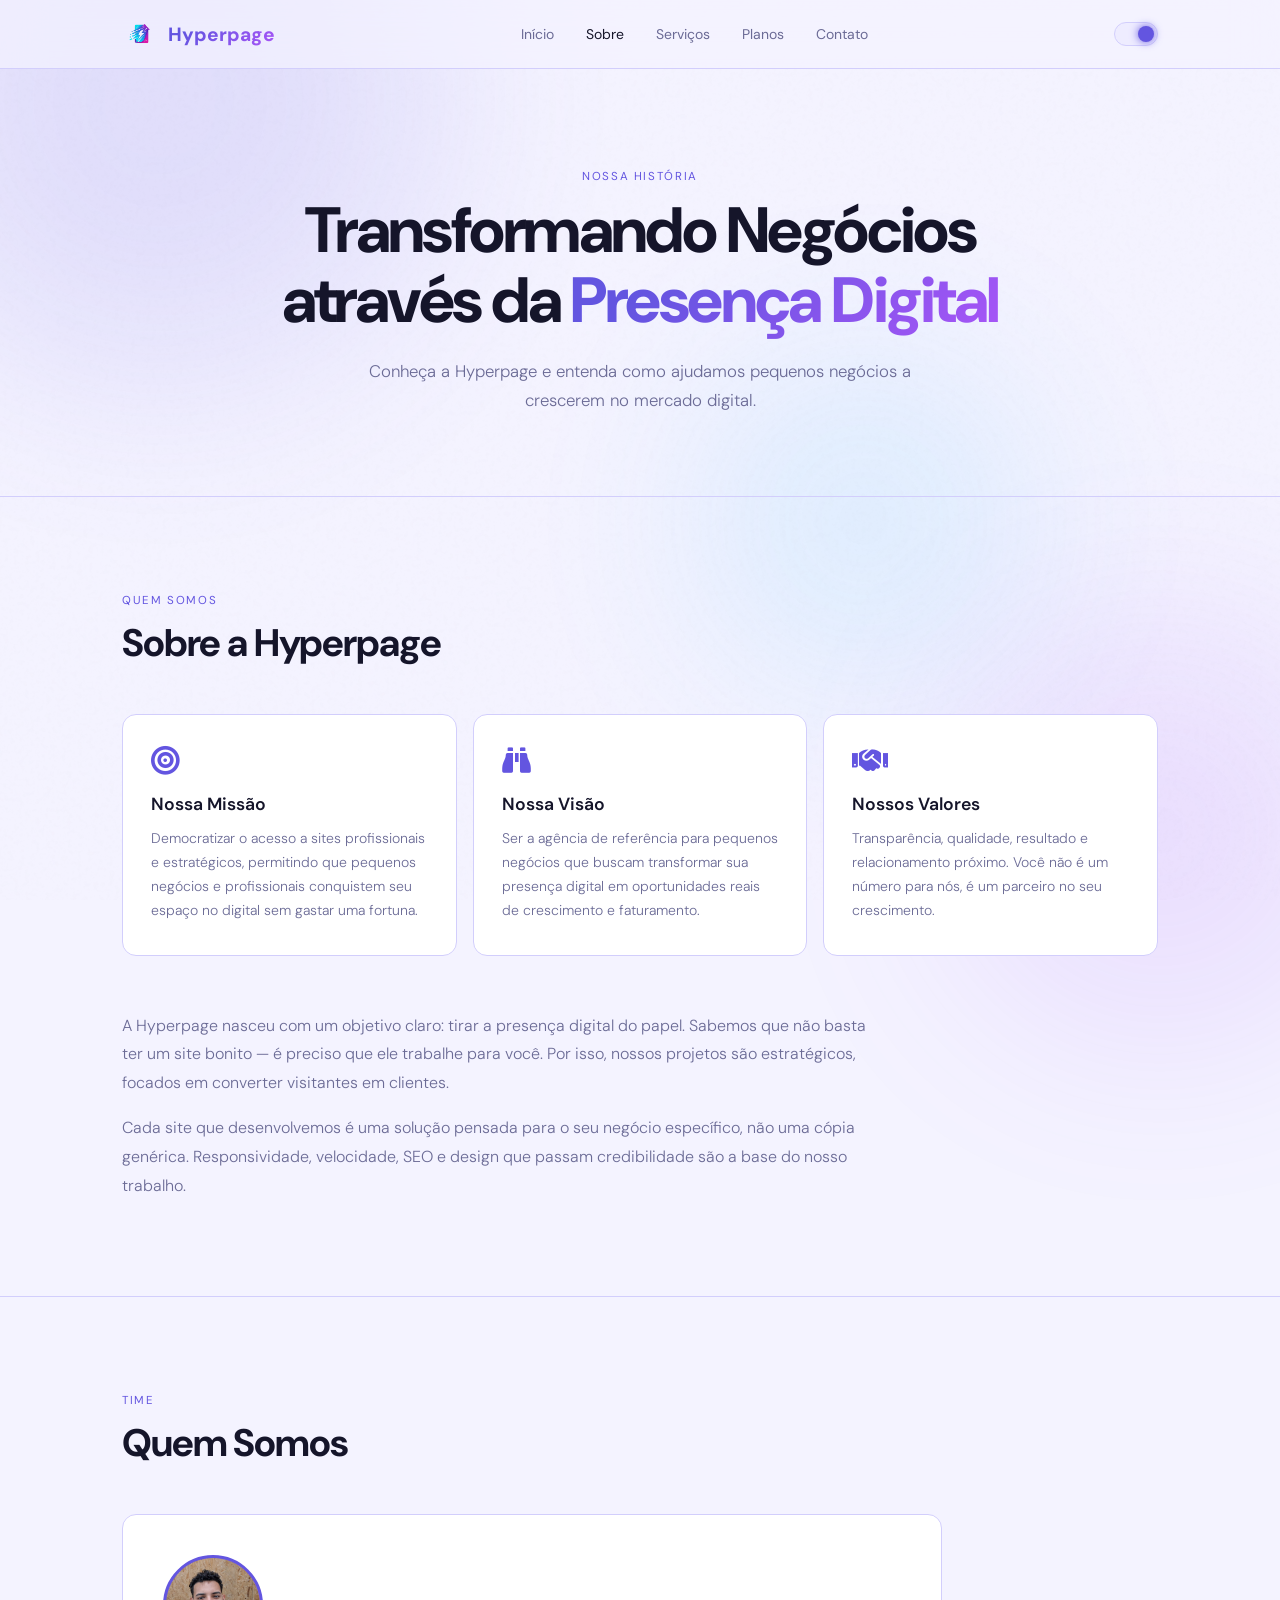
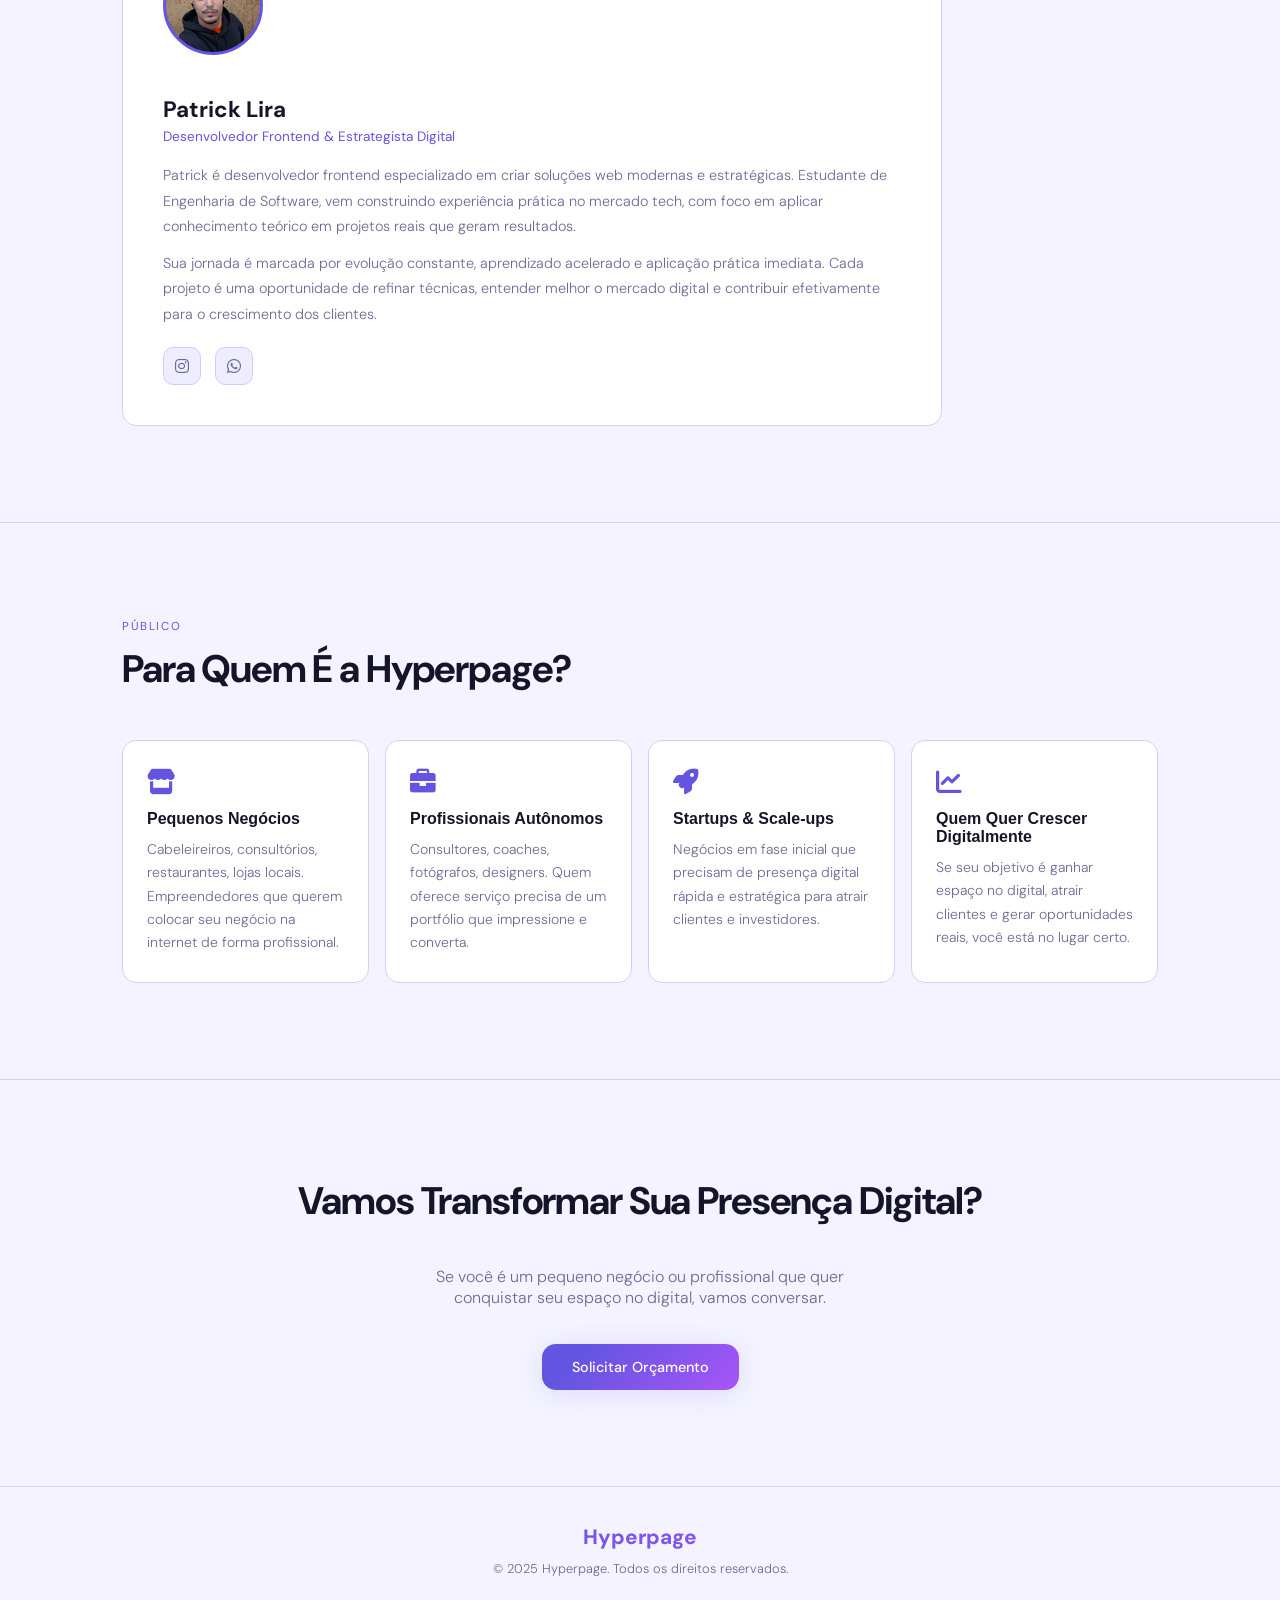
==== about.html @ be4a81fe "first commit" ====
<!doctype html>
<html lang="pt-BR" data-theme="light">
  <head>
    <meta charset="UTF-8" />
    <meta name="viewport" content="width=device-width, initial-scale=1.0" />
    <title>Sobre a Hyperpage | Conheça Nossa História e Missão</title>
    <meta
      name="description"
      content="Conheça a Hyperpage, agência especializada em desenvolvimento de sites e landing pages. Descubra nossa missão, visão e quem está por trás de cada projeto."
    />
    <meta
      name="keywords"
      content="sobre hyperpage, desenvolvedor web, agência web profissional, criação de sites"
    />
    <meta name="author" content="Hyperpage" />
    <meta property="og:type" content="website" />
    <meta
      property="og:title"
      content="Sobre a Hyperpage | Conheça Nossa História"
    />
    <meta
      property="og:description"
      content="Entenda a missão da Hyperpage em transformar a presença digital de pequenos negócios."
    />
    <link rel="icon" type="image/png" href="assets/images/hypericon32x32.png" />
    <link
      href="https://fonts.googleapis.com/css2?family=DM+Sans:ital,opsz,wght@0,9..40,300;0,9..40,400;0,9..40,500;1,9..40,300&display=swap"
      rel="stylesheet"
    />
    <link rel="stylesheet" href="styles.css" />
    <link
      rel="stylesheet"
      href="https://cdnjs.cloudflare.com/ajax/libs/font-awesome/6.0.0/css/all.min.css"
    />
  </head>
  <body>
    <div class="blob blob-1"></div>
    <div class="blob blob-2"></div>
    <div class="blob blob-3"></div>

    <header>
      <nav>
        <div class="nav-inner">
          <a href="index.html" class="nav-logo">
            <img src="assets/images/hypericonpng.png" alt="Hyperpage Logo" />
            <span class="nav-logo-text">Hyperpage</span>
          </a>
          <div class="nav-links">
            <a href="index.html">Início</a>
            <a href="about.html" class="active">Sobre</a>
            <a href="services.html">Serviços</a>
            <a href="plans.html">Planos</a>
            <a href="contact.html">Contato</a>
          </div>
          <div class="nav-right">
            <button
              class="theme-toggle"
              id="themeToggle"
              aria-label="Alternar tema"
            ></button>
            <button class="hamburger" id="hamburger" aria-label="Menu">
              <span></span><span></span><span></span>
            </button>
          </div>
        </div>
      </nav>
      <div class="mobile-menu" id="mobileMenu">
        <a href="index.html">Início</a>
        <a href="about.html">Sobre</a>
        <a href="services.html">Serviços</a>
        <a href="plans.html">Planos</a>
        <a href="contact.html">Contato</a>
      </div>
    </header>

    <div class="wrapper">
      <section class="page-hero">
        <span class="section-label">Nossa história</span>
        <h1>
          Transformando Negócios<br />através da <em>Presença Digital</em>
        </h1>
        <p>
          Conheça a Hyperpage e entenda como ajudamos pequenos negócios a
          crescerem no mercado digital.
        </p>
      </section>
    </div>

    <div class="divider"></div>

    <div class="wrapper">
      <section class="mvv-section anim">
        <span class="section-label">Quem somos</span>
        <h2 class="section-title">Sobre a Hyperpage</h2>
        <div class="mvv-grid">
          <div class="mvv-card">
            <i class="fas fa-bullseye"></i>
            <h3>Nossa Missão</h3>
            <p>
              Democratizar o acesso a sites profissionais e estratégicos,
              permitindo que pequenos negócios e profissionais conquistem seu
              espaço no digital sem gastar uma fortuna.
            </p>
          </div>
          <div class="mvv-card">
            <i class="fas fa-binoculars"></i>
            <h3>Nossa Visão</h3>
            <p>
              Ser a agência de referência para pequenos negócios que buscam
              transformar sua presença digital em oportunidades reais de
              crescimento e faturamento.
            </p>
          </div>
          <div class="mvv-card">
            <i class="fas fa-handshake"></i>
            <h3>Nossos Valores</h3>
            <p>
              Transparência, qualidade, resultado e relacionamento próximo. Você
              não é um número para nós, é um parceiro no seu crescimento.
            </p>
          </div>
        </div>
        <div class="about-text-block">
          <p>
            A Hyperpage nasceu com um objetivo claro: tirar a presença digital
            do papel. Sabemos que não basta ter um site bonito — é preciso que
            ele trabalhe para você. Por isso, nossos projetos são estratégicos,
            focados em converter visitantes em clientes.
          </p>
          <p>
            Cada site que desenvolvemos é uma solução pensada para o seu negócio
            específico, não uma cópia genérica. Responsividade, velocidade, SEO
            e design que passam credibilidade são a base do nosso trabalho.
          </p>
        </div>
      </section>
    </div>

    <div class="divider"></div>

    <div class="wrapper">
      <section class="team-section anim">
        <span class="section-label">Time</span>
        <h2 class="section-title">Quem Somos</h2>
        <div class="team-card">
          <div class="member-avatar">
            <img src="assets/images/perfil.jpg" alt="Patrick Lira" />
          </div>
          <div>
            <div class="member-name">Patrick Lira</div>
            <div class="member-role">
              Desenvolvedor Frontend & Estrategista Digital
            </div>
            <p class="member-bio">
              Patrick é desenvolvedor frontend especializado em criar soluções
              web modernas e estratégicas. Estudante de Engenharia de Software,
              vem construindo experiência prática no mercado tech, com foco em
              aplicar conhecimento teórico em projetos reais que geram
              resultados.
            </p>
            <p class="member-bio">
              Sua jornada é marcada por evolução constante, aprendizado
              acelerado e aplicação prática imediata. Cada projeto é uma
              oportunidade de refinar técnicas, entender melhor o mercado
              digital e contribuir efetivamente para o crescimento dos clientes.
            </p>
            <div class="member-socials">
              <a
                href="https://www.instagram.com/liracoder"
                target="_blank"
                class="social-link"
                ><i class="fab fa-instagram"></i
              ></a>
              <a
                href="https://wa.me/5511945819258"
                target="_blank"
                class="social-link"
                ><i class="fab fa-whatsapp"></i
              ></a>
            </div>
          </div>
        </div>
      </section>
    </div>

    <div class="divider"></div>

    <div class="wrapper">
      <section class="audience-section anim">
        <span class="section-label">Público</span>
        <h2 class="section-title">Para Quem É a Hyperpage?</h2>
        <div class="audience-grid">
          <div class="audience-card">
            <i class="fas fa-store"></i>
            <h3>Pequenos Negócios</h3>
            <p>
              Cabeleireiros, consultórios, restaurantes, lojas locais.
              Empreendedores que querem colocar seu negócio na internet de forma
              profissional.
            </p>
          </div>
          <div class="audience-card">
            <i class="fas fa-briefcase"></i>
            <h3>Profissionais Autônomos</h3>
            <p>
              Consultores, coaches, fotógrafos, designers. Quem oferece serviço
              precisa de um portfólio que impressione e converta.
            </p>
          </div>
          <div class="audience-card">
            <i class="fas fa-rocket"></i>
            <h3>Startups & Scale-ups</h3>
            <p>
              Negócios em fase inicial que precisam de presença digital rápida e
              estratégica para atrair clientes e investidores.
            </p>
          </div>
          <div class="audience-card">
            <i class="fas fa-chart-line"></i>
            <h3>Quem Quer Crescer Digitalmente</h3>
            <p>
              Se seu objetivo é ganhar espaço no digital, atrair clientes e
              gerar oportunidades reais, você está no lugar certo.
            </p>
          </div>
        </div>
      </section>
    </div>

    <div class="divider"></div>

    <div class="wrapper">
      <section class="cta-section anim">
        <h2>Vamos Transformar Sua Presença Digital?</h2>
        <p>
          Se você é um pequeno negócio ou profissional que quer conquistar seu
          espaço no digital, vamos conversar.
        </p>
        <a href="contact.html" class="btn btn-primary">Solicitar Orçamento</a>
      </section>
    </div>

    <footer>
      <div class="footer-logo">Hyperpage</div>
      <p>&copy; 2025 Hyperpage. Todos os direitos reservados.</p>
    </footer>
    <script src="/script.js"></script>
  </body>
</html>
---- styles.css ----
/* ── TOKENS ── */
:root {
  --bg: #07070d;
  --bg2: #0e0e18;
  --surface: #12121c;
  --surface2: #1a1a28;
  --border: #252538;
  --text: #eaeaf5;
  --muted: #6b6b96;
  --accent: #7c6af5;
  --accent2: #c084fc;
  --glow: rgba(124, 106, 245, 0.18);
  --radius: 14px;

  /* ── UTILITY TOKENS ── */
  --gradient-accent: linear-gradient(135deg, var(--accent), var(--accent2));
  --transition-fast: color 0.2s, border-color 0.2s;
  --transition-card: transform 0.25s, box-shadow 0.25s, border-color 0.25s;
  --transition-smooth: background 0.4s, color 0.4s;
  --gap-grid: 16px;
  --section-padding: 96px 0;
  --card-shadow-hover: 0 16px 48px var(--glow);
  --icon-size-lg: 1.8rem;
  --icon-size-md: 1.6rem;
  --icon-size-sm: 1.5rem;
}

[data-theme="light"] {
  --bg: #f4f3ff;
  --bg2: #eceaff;
  --surface: #ffffff;
  --surface2: #eeecff;
  --border: #d2cefc;
  --text: #15152a;
  --muted: #6b6b96;
  --accent: #6355e0;
  --accent2: #a855f7;
  --glow: rgba(99, 85, 224, 0.14);
  --gradient-accent: linear-gradient(135deg, #6355e0 20%, #a855f7);
}

/* ── GLOBAL ── */
*,
*::before,
*::after {
  box-sizing: border-box;
  margin: 0;
  padding: 0;
}

html {
  scroll-behavior: smooth;
}

body {
  font-family: "DM Sans", sans-serif;
  background: var(--bg);
  color: var(--text);
  min-height: 100vh;
  overflow-x: hidden;
  transition: var(--transition-smooth);
}

/* ── UTILITY BASE CLASSES ── */
.card {
  background: var(--surface);
  border: 1px solid var(--border);
  border-radius: var(--radius);
  padding: 28px 24px;
  transition: var(--transition-card);
}

.card:hover {
  transform: translateY(-3px);
  border-color: var(--accent);
  box-shadow: var(--card-shadow-hover);
}

.card-lg {
  padding: 32px 28px;
}

.card-icon {
  display: block;
  margin-bottom: 16px;
}

.card-icon-lg {
  font-size: var(--icon-size-lg);
  margin-bottom: 18px;
}

.card-icon-md {
  font-size: var(--icon-size-md);
}

.card-icon-sm {
  font-size: var(--icon-size-sm);
}

.card-icon,
.card-icon-lg,
.card-icon-md,
.card-icon-sm {
  color: var(--accent);
}

.card-title {
  font-size: 1rem;
  font-weight: 600;
  margin-bottom: 10px;
}

.card-desc {
  font-size: 0.875rem;
  color: var(--muted);
  line-height: 1.65;
  font-weight: 300;
}

.gradient-text {
  background: var(--gradient-accent);
  -webkit-background-clip: text;
  -webkit-text-fill-color: transparent;
  background-clip: text;
}

.grid-auto {
  display: grid;
  gap: var(--gap-grid);
}

.section-padding {
  padding: var(--section-padding);
}

/* ── NOISE EFFECT ── */
body::after {
  content: "";
  position: fixed;
  inset: 0;
  background-image: url("data:image/svg+xml,%3Csvg viewBox='0 0 200 200' xmlns='http://www.w3.org/2000/svg'%3E%3Cfilter id='n'%3E%3CfeTurbulence type='fractalNoise' baseFrequency='0.85' numOctaves='4' stitchTiles='stitch'/%3E%3C/filter%3E%3Crect width='100%25' height='100%25' filter='url(%23n)' opacity='0.035'/%3E%3C/svg%3E");
  pointer-events: none;
  z-index: 0;
  opacity: 0.5;
}

/* ── BLOBS ── */
.blob {
  position: fixed;
  border-radius: 50%;
  filter: blur(100px);
  opacity: 0.13;
  pointer-events: none;
  z-index: 0;
  animation: drift 20s ease-in-out infinite alternate;
}

.blob-1 {
  width: 560px;
  height: 560px;
  background: var(--accent);
  top: -180px;
  left: -120px;
}

.blob-2 {
  width: 420px;
  height: 420px;
  background: var(--accent2);
  bottom: -140px;
  right: -90px;
  animation-delay: -7s;
}

.blob-3 {
  width: 320px;
  height: 320px;
  background: #38bdf8;
  top: 40%;
  left: 55%;
  animation-delay: -14s;
}

@keyframes drift {
  from {
    transform: translate(0, 0) scale(1);
  }
  to {
    transform: translate(50px, 35px) scale(1.12);
  }
}

/* ── NAVIGATION ── */
header {
  position: sticky;
  top: 0;
  z-index: 200;
}

nav {
  backdrop-filter: blur(20px);
  -webkit-backdrop-filter: blur(20px);
  background: rgba(7, 7, 13, 0.65);
  border-bottom: 1px solid var(--border);
  transition: background 0.4s;
}

[data-theme="light"] nav {
  background: rgba(244, 243, 255, 0.7);
}

.nav-inner {
  max-width: 1100px;
  margin: 0 auto;
  padding: 16px 32px;
  display: flex;
  align-items: center;
  justify-content: space-between;
  gap: 24px;
}

.nav-logo {
  display: flex;
  align-items: center;
  gap: 10px;
  text-decoration: none;
}

.nav-logo img {
  width: 36px;
  height: 36px;
  object-fit: contain;
}

.nav-logo-text {
  font-weight: 800;
  font-size: 1.2rem;
  background: var(--gradient-accent);
  -webkit-background-clip: text;
  -webkit-text-fill-color: transparent;
  background-clip: text;
}

.nav-links {
  display: flex;
  gap: 32px;
  align-items: center;
}

.nav-links a {
  text-decoration: none;
  color: var(--muted);
  font-size: 0.875rem;
  font-weight: 400;
  transition: color 0.2s;
}

.nav-links a:hover,
.nav-links a.active {
  color: var(--text);
}

.nav-right {
  display: flex;
  align-items: center;
  gap: 16px;
}

/* ── THEME TOGGLE ── */
.theme-toggle {
  cursor: pointer;
  border: 1px solid var(--border);
  background: var(--surface2);
  width: 44px;
  height: 24px;
  border-radius: 12px;
  position: relative;
  transition:
    background 0.3s,
    border 0.3s;
  outline: none;
  flex-shrink: 0;
}

.theme-toggle::after {
  content: "";
  position: absolute;
  top: 3px;
  left: 3px;
  width: 16px;
  height: 16px;
  border-radius: 50%;
  background: var(--accent);
  transition: transform 0.3s cubic-bezier(0.4, 0, 0.2, 1);
  box-shadow: 0 0 8px var(--accent);
}

[data-theme="light"] .theme-toggle::after {
  transform: translateX(20px);
}

/* ── HAMBURGER ── */
.hamburger {
  display: none;
  flex-direction: column;
  gap: 5px;
  background: none;
  border: none;
  cursor: pointer;
  padding: 4px;
}

.hamburger span {
  width: 22px;
  height: 2px;
  background: var(--text);
  border-radius: 2px;
  transition: all 0.3s;
  display: block;
}

.hamburger.open span:nth-child(1) {
  transform: rotate(45deg) translate(5px, 5px);
}

.hamburger.open span:nth-child(2) {
  opacity: 0;
}

.hamburger.open span:nth-child(3) {
  transform: rotate(-45deg) translate(5px, -5px);
}

/* ── MOBILE MENU ── */
.mobile-menu {
  display: none;
  flex-direction: column;
  background: var(--surface);
  border-bottom: 1px solid var(--border);
  padding: 20px 32px;
}

.mobile-menu.open {
  display: flex;
}

.mobile-menu a {
  color: var(--muted);
  text-decoration: none;
  padding: 10px 0;
  font-size: 1rem;
  border-bottom: 1px solid var(--border);
  transition: color 0.2s;
}

.mobile-menu a:last-child {
  border-bottom: none;
}

.mobile-menu a:hover {
  color: var(--text);
}

@media (max-width: 768px) {
  .nav-links {
    display: none;
  }
  .hamburger {
    display: flex;
  }
}

/* ── LAYOUT ── */
.wrapper {
  position: relative;
  z-index: 1;
  max-width: 1100px;
  margin: 0 auto;
  padding: 0 32px;
}

section {
  position: relative;
  z-index: 1;
}

.divider {
  height: 1px;
  background: var(--border);
  position: relative;
  z-index: 1;
}

/* ── SECTION STYLING ── */
.section-label {
  font-size: 0.72rem;
  font-weight: 400;
  letter-spacing: 0.14em;
  text-transform: uppercase;
  color: var(--accent);
  margin-bottom: 12px;
  display: block;
}

.section-title {
  font-size: clamp(1.6rem, 3.5vw, 2.4rem);
  font-weight: 700;
  letter-spacing: -0.03em;
  margin-bottom: 48px;
  line-height: 1.2;
}

/* ── BUTTONS ── */
.btn {
  display: inline-flex;
  align-items: center;
  gap: 8px;
  padding: 14px 30px;
  border-radius: var(--radius);
  font-family: "DM Sans", sans-serif;
  font-size: 0.9rem;
  font-weight: 500;
  cursor: pointer;
  border: none;
  text-decoration: none;
  transition:
    transform 0.2s,
    box-shadow 0.2s;
}

.btn:hover {
  transform: translateY(-2px);
}

.btn-primary {
  background: var(--gradient-accent);
  color: #fff;
  box-shadow: 0 4px 28px var(--glow);
}

.btn-primary:hover {
  box-shadow: 0 8px 40px var(--glow);
}

.btn-ghost {
  background: var(--surface);
  color: var(--text);
  border: 1px solid var(--border);
}

.btn-ghost:hover {
  background: var(--surface2);
}

.btn-outline {
  background: transparent;
  color: var(--text);
  border: 1px solid var(--border);
}

.btn-outline:hover {
  border-color: var(--accent);
  background: var(--surface2);
}

/* ── HERO ── */
.hero-section {
  min-height: 88vh;
  display: flex;
  align-items: center;
  justify-content: center;
  text-align: center;
  padding: 80px 0;
  position: relative;
  z-index: 1;
  animation: fadeUp 0.8s ease both;
}

.hero-eyebrow {
  display: inline-flex;
  align-items: center;
  gap: 8px;
  font-size: 0.75rem;
  font-weight: 400;
  letter-spacing: 0.14em;
  text-transform: uppercase;
  color: var(--accent);
  border: 1px solid var(--border);
  background: var(--surface);
  padding: 6px 16px;
  border-radius: 20px;
  margin-bottom: 32px;
}

.hero-eyebrow-dot {
  width: 6px;
  height: 6px;
  border-radius: 50%;
  background: var(--accent);
  box-shadow: 0 0 8px var(--accent);
}

.hero-section h1 {
  font-size: clamp(2.6rem, 6vw, 5rem);
  font-weight: 800;
  line-height: 1.05;
  letter-spacing: -0.04em;
  margin-bottom: 24px;
}

.hero-section h1 em {
  font-style: normal;
  background: var(--gradient-accent);
  -webkit-background-clip: text;
  -webkit-text-fill-color: transparent;
  background-clip: text;
}

.hero-section p {
  font-size: 1.1rem;
  font-weight: 300;
  color: var(--muted);
  max-width: 540px;
  margin: 0 auto 12px;
  line-height: 1.75;
}

.hero-section .hero-sub {
  margin-bottom: 40px;
}

.btn-group {
  display: flex;
  gap: 14px;
  justify-content: center;
  flex-wrap: wrap;
  margin-top: 8px;
}

/* ── PAGE HERO ── */
.page-hero {
  padding: 100px 0 80px;
  text-align: center;
  animation: fadeUp 0.8s ease both;
}

.page-hero h1 {
  font-size: clamp(2.2rem, 5vw, 4rem);
  font-weight: 800;
  letter-spacing: -0.04em;
  line-height: 1.1;
  margin-bottom: 20px;
}

.page-hero h1 em {
  font-style: normal;
  background: var(--gradient-accent);
  -webkit-background-clip: text;
  -webkit-text-fill-color: transparent;
  background-clip: text;
}

.page-hero p {
  font-size: 1.05rem;
  color: var(--muted);
  max-width: 560px;
  margin: 0 auto;
  line-height: 1.75;
  font-weight: 300;
}

/* ── SERVICES ── */
.services-section {
  padding: 96px 0;
}

.service-grid {
  display: grid;
  grid-template-columns: repeat(auto-fill, minmax(280px, 1fr));
  gap: var(--gap-grid);
}

.service-card {
  background: var(--surface);
  border: 1px solid var(--border);
  border-radius: var(--radius);
  padding: 32px 28px;
  transition: var(--transition-card);
  position: relative;
  overflow: hidden;
}

.service-card::before {
  content: "";
  position: absolute;
  inset: 0;
  background: var(--gradient-accent);
  opacity: 0;
  transition: opacity 0.3s;
}

.service-card:hover {
  transform: translateY(-4px);
  box-shadow: var(--card-shadow-hover);
  border-color: var(--accent);
}

.service-card:hover::before {
  opacity: 0.05;
}

.service-card i {
  font-size: var(--icon-size-lg);
  color: var(--accent);
  margin-bottom: 18px;
  display: block;
  position: relative;
}

.service-card h3 {
  font-size: 1.1rem;
  font-weight: 600;
  margin-bottom: 10px;
  position: relative;
}

.service-card p {
  font-size: 0.875rem;
  color: var(--muted);
  line-height: 1.65;
  font-weight: 300;
  position: relative;
}

/* ── SERVICE BLOCKS (for services.html) ── */
.service-block {
  display: grid;
  grid-template-columns: 80px 1fr;
  gap: 32px;
  margin-bottom: 56px;
  padding-bottom: 56px;
  border-bottom: 1px solid var(--border);
}

.service-block:last-child {
  border-bottom: none;
  margin-bottom: 0;
  padding-bottom: 0;
}

.service-num {
  font-size: 3.5rem;
  font-weight: 800;
  color: var(--border);
  line-height: 1;
  user-select: none;
}

.service-body h2 {
  font-size: 1.7rem;
  font-weight: 700;
  letter-spacing: -0.03em;
  margin-bottom: 28px;
}

.service-cols {
  display: grid;
  grid-template-columns: 1fr 1fr;
  gap: 32px;
}

.service-col h3 {
  font-size: 0.9rem;
  font-weight: 600;
  text-transform: uppercase;
  letter-spacing: 0.08em;
  color: var(--accent);
  margin-bottom: 10px;
}

.service-col p {
  font-size: 0.875rem;
  color: var(--muted);
  line-height: 1.75;
  font-weight: 300;
  margin-bottom: 20px;
}

.service-col p:last-child {
  margin-bottom: 0;
}

.service-col strong {
  color: var(--text);
}

@media (max-width: 700px) {
  .service-block {
    grid-template-columns: 1fr;
  }
  .service-num {
    font-size: 2rem;
  }
  .service-cols {
    grid-template-columns: 1fr;
  }
}

/* ── PORTFOLIO ── */
.portfolio-section {
  padding: var(--section-padding);
}

.portfolio-grid {
  display: grid;
  grid-template-columns: repeat(auto-fill, minmax(300px, 1fr));
  gap: var(--gap-grid);
}

.portfolio-item {
  border-radius: var(--radius);
  overflow: hidden;
  position: relative;
  border: 1px solid var(--border);
  transition:
    transform 0.25s,
    box-shadow 0.25s;
}

.portfolio-item:hover {
  transform: translateY(-4px);
  box-shadow: var(--card-shadow-hover);
}

.portfolio-item img {
  width: 100%;
  height: 220px;
  object-fit: cover;
  display: block;
  transition: transform 0.4s;
}

.portfolio-item:hover img {
  transform: scale(1.04);
}

.portfolio-overlay {
  position: absolute;
  bottom: 0;
  left: 0;
  right: 0;
  background: linear-gradient(
    to top,
    rgba(7, 7, 13, 0.95) 0%,
    transparent 100%
  );
  padding: 28px 22px 22px;
}

.portfolio-overlay h3 {
  font-size: 1rem;
  font-weight: 600;
  color: #fff;
  margin-bottom: 6px;
}

.portfolio-overlay p {
  font-size: 0.8rem;
  color: rgba(255, 255, 255, 0.6);
  font-weight: 300;
  line-height: 1.5;
}

.portfolio-overlay a {
  text-decoration: none;
  color: inherit;
}

/* ── WHY ── */
.why-section {
  padding: var(--section-padding);
}

.why-grid {
  display: grid;
  grid-template-columns: repeat(auto-fill, minmax(240px, 1fr));
  gap: var(--gap-grid);
}

.why-card {
  background: var(--surface);
  border: 1px solid var(--border);
  border-radius: var(--radius);
  padding: 28px 24px;
  transition: var(--transition-card);
}

.why-card:hover {
  transform: translateY(-3px);
  border-color: var(--accent);
  box-shadow: 0 10px 32px var(--glow);
}

.why-card i {
  font-size: var(--icon-size-sm);
  color: var(--accent);
  margin-bottom: 16px;
  display: block;
}

.why-card h3 {
  font-size: 1rem;
  font-weight: 600;
  margin-bottom: 10px;
}

.why-card p {
  font-size: 0.875rem;
  color: var(--muted);
  line-height: 1.65;
  font-weight: 300;
}

/* ── MVV CARDS (for about.html) ── */
.mvv-section {
  padding: var(--section-padding);
}

.mvv-grid {
  display: grid;
  grid-template-columns: repeat(auto-fill, minmax(280px, 1fr));
  gap: var(--gap-grid);
  margin-bottom: 56px;
}

.mvv-card {
  background: var(--surface);
  border: 1px solid var(--border);
  border-radius: var(--radius);
  padding: 32px 28px;
  transition: var(--transition-card);
  position: relative;
  overflow: hidden;
}

.mvv-card::before {
  content: "";
  position: absolute;
  inset: 0;
  background: var(--gradient-accent);
  opacity: 0;
  transition: opacity 0.3s;
}

.mvv-card:hover {
  transform: translateY(-4px);
  box-shadow: var(--card-shadow-hover);
  border-color: var(--accent);
}

.mvv-card:hover::before {
  opacity: 0.05;
}

.mvv-card i {
  font-size: var(--icon-size-lg);
  color: var(--accent);
  margin-bottom: 18px;
  display: block;
  position: relative;
}

.mvv-card h3 {
  font-size: 1.1rem;
  font-weight: 600;
  margin-bottom: 12px;
  position: relative;
}

.mvv-card p {
  font-size: 0.875rem;
  color: var(--muted);
  line-height: 1.7;
  font-weight: 300;
  position: relative;
}

.about-text-block {
  max-width: 760px;
}

.about-text-block p {
  font-size: 1rem;
  color: var(--muted);
  line-height: 1.8;
  font-weight: 300;
  margin-bottom: 16px;
}

.about-text-block p:last-child {
  margin-bottom: 0;
}

/* ── TEAM SECTION ── */
.team-section {
  padding: var(--section-padding);
}

.team-card {
  background: var(--surface);
  border: 1px solid var(--border);
  border-radius: var(--radius);
  padding: 40px;
  display: flex;
  gap: 40px;
  align-items: flex-start;
  max-width: 820px;
  transition:
    border-color 0.3s,
    box-shadow 0.3s;
}

.team-card:hover {
  border-color: var(--accent);
  box-shadow: 0 12px 40px var(--glow);
}

.member-avatar {
  width: 100px;
  height: 100px;
  border-radius: 50%;
  background: var(--gradient-accent);
  flex-shrink: 0;
  display: flex;
  align-items: center;
  justify-content: center;
  font-size: 2rem;
  font-weight: 800;
  color: #fff;
  border: 3px solid var(--accent);
}
.member-avatar img {
  width: 100%;
  height: 100%;
  object-fit: cover;
  border-radius: 50%;
}
.member-name {
  font-size: 1.4rem;
  font-weight: 700;
  margin-bottom: 4px;
}
.member-role {
  font-size: 0.85rem;
  color: var(--accent);
  font-weight: 400;
  margin-bottom: 18px;
}
.member-bio {
  font-size: 0.9rem;
  color: var(--muted);
  line-height: 1.75;
  font-weight: 300;
  margin-bottom: 12px;
}
.member-socials {
  display: flex;
  gap: 14px;
  margin-top: 20px;
}
.social-link {
  display: flex;
  align-items: center;
  justify-content: center;
  width: 38px;
  height: 38px;
  border-radius: 10px;
  background: var(--surface2);
  border: 1px solid var(--border);
  color: var(--muted);
  text-decoration: none;
  font-size: 1rem;
  transition:
    color 0.2s,
    border-color 0.2s,
    background 0.2s;
}
.social-link:hover {
  color: var(--accent);
  border-color: var(--accent);
  background: var(--bg2);
}

.audience-section {
  padding: var(--section-padding);
}
.audience-grid {
  display: grid;
  grid-template-columns: repeat(auto-fill, minmax(240px, 1fr));
  gap: var(--gap-grid);
}
.audience-card {
  background: var(--surface);
  border: 1px solid var(--border);
  border-radius: var(--radius);
  padding: 28px 24px;
  transition: var(--transition-card);
}
.audience-card:hover {
  transform: translateY(-3px);
  border-color: var(--accent);
  box-shadow: 0 10px 32px var(--glow);
}
.audience-card i {
  font-size: var(--icon-size-md);
  color: var(--accent);
  margin-bottom: 16px;
  display: block;
}
.audience-card h3 {
  font-family: "Syne", sans-serif;
  font-size: 1rem;
  font-weight: 600;
  margin-bottom: 10px;
}
.audience-card p {
  font-size: 0.875rem;
  color: var(--muted);
  line-height: 1.65;
  font-weight: 300;
}

/* ── CONTACT SECTION ── */
.contact-section {
  padding: var(--section-padding);
}

.contact-grid {
  display: grid;
  grid-template-columns: 1.3fr 1fr;
  gap: 48px;
  align-items: start;
}

@media (max-width: 860px) {
  .contact-grid {
    grid-template-columns: 1fr;
  }
}

/* ── FORM ── */
.form-card {
  background: var(--surface);
  border: 1px solid var(--border);
  border-radius: var(--radius);
  padding: 40px;
  transition: var(--transition-card);
}

.form-card h2 {
  font-size: 1.3rem;
  font-weight: 700;
  margin-bottom: 8px;
}

.form-subtitle {
  font-size: 0.875rem;
  color: var(--muted);
  font-weight: 300;
  margin-bottom: 32px;
  line-height: 1.65;
}

.form-group {
  margin-bottom: 20px;
}

.form-group label {
  display: block;
  font-size: 0.8rem;
  font-weight: 500;
  text-transform: uppercase;
  letter-spacing: 0.08em;
  color: var(--muted);
  margin-bottom: 8px;
}

.form-group input,
.form-group select,
.form-group textarea {
  width: 100%;
  background: var(--bg2);
  border: 1px solid var(--border);
  border-radius: 10px;
  padding: 13px 16px;
  font-family: "DM Sans", sans-serif;
  font-size: 0.9rem;
  color: var(--text);
  transition:
    border-color 0.2s,
    box-shadow 0.2s;
  outline: none;
}

.form-group input::placeholder,
.form-group textarea::placeholder {
  color: var(--muted);
}

.form-group input:focus,
.form-group select:focus,
.form-group textarea:focus {
  border-color: var(--accent);
  box-shadow: 0 0 0 3px var(--glow);
}

.form-group select {
  appearance: none;
  cursor: pointer;
}

.form-group select option {
  background: var(--surface);
}

.form-group textarea {
  resize: vertical;
  min-height: 120px;
}

.form-security {
  display: flex;
  align-items: center;
  gap: 8px;
  font-size: 0.78rem;
  color: var(--muted);
  margin-bottom: 20px;
}

.form-security i {
  color: var(--accent);
}

.submit-btn {
  width: 100%;
  padding: 15px 24px;
  background: var(--gradient-accent);
  color: #fff;
  border: none;
  border-radius: var(--radius);
  font-family: "DM Sans", sans-serif;
  font-size: 0.95rem;
  font-weight: 500;
  cursor: pointer;
  transition:
    transform 0.2s,
    box-shadow 0.2s;
  box-shadow: 0 4px 28px var(--glow);
}

.submit-btn:hover {
  transform: translateY(-2px);
  box-shadow: 0 8px 40px var(--glow);
}

/* ── CONTACT INFO ── */
.contact-info h2 {
  font-size: 1.3rem;
  font-weight: 700;
  margin-bottom: 28px;
}

.contact-items {
  display: flex;
  flex-direction: column;
  gap: 14px;
}

.contact-item {
  display: flex;
  gap: 18px;
  align-items: flex-start;
  background: var(--surface);
  border: 1px solid var(--border);
  border-radius: var(--radius);
  padding: 22px 20px;
  transition:
    border-color 0.25s,
    box-shadow 0.25s;
}

.contact-item:hover {
  border-color: var(--accent);
  box-shadow: 0 8px 28px var(--glow);
}

.ci-icon {
  width: 42px;
  height: 42px;
  border-radius: 10px;
  background: var(--surface2);
  border: 1px solid var(--border);
  display: flex;
  align-items: center;
  justify-content: center;
  color: var(--accent);
  font-size: 1.1rem;
  flex-shrink: 0;
}

.ci-body h3 {
  font-size: 0.9rem;
  font-weight: 600;
  margin-bottom: 4px;
}

.ci-body p {
  font-size: 0.8rem;
  color: var(--muted);
  font-weight: 300;
  margin-bottom: 6px;
}

.ci-body a {
  font-size: 0.875rem;
  color: var(--accent);
  text-decoration: none;
  font-weight: 500;
}

.ci-body a:hover {
  text-decoration: underline;
}

.ci-body span {
  font-size: 0.875rem;
  color: var(--text);
  font-weight: 400;
}

.steps-section {
  padding: var(--section-padding);
}
.steps-grid {
  display: grid;
  grid-template-columns: repeat(auto-fill, minmax(220px, 1fr));
  gap: var(--gap-grid);
}
.step-card {
  background: var(--surface);
  border: 1px solid var(--border);
  border-radius: var(--radius);
  padding: 28px 24px;
  position: relative;
  overflow: hidden;
  transition: var(--transition-card);
}
.step-card:hover {
  transform: translateY(-3px);
  border-color: var(--accent);
  box-shadow: 0 10px 32px var(--glow);
}
.step-num {
  font-family: "Syne", sans-serif;
  font-size: 3rem;
  font-weight: 800;
  color: var(--border);
  line-height: 1;
  margin-bottom: 16px;
}
.step-card h3 {
  font-family: "Syne", sans-serif;
  font-size: 1rem;
  font-weight: 600;
  margin-bottom: 10px;
}
.step-card p {
  font-size: 0.875rem;
  color: var(--muted);
  line-height: 1.65;
  font-weight: 300;
}

/* ── PLANS GRID ── */
.plans-section {
  padding: var(--section-padding);
}

.plans-grid {
  display: grid;
  grid-template-columns: repeat(auto-fill, minmax(240px, 1fr));
  gap: var(--gap-grid);
}

.plan-card {
  background: var(--surface);
  border: 1px solid var(--border);
  border-radius: var(--radius);
  padding: 32px 28px;
  display: flex;
  flex-direction: column;
  gap: 0;
  transition: var(--transition-card);
  position: relative;
  overflow: hidden;
}

.plan-card.featured {
  border-color: var(--accent);
  box-shadow:
    0 0 0 1px var(--accent),
    0 16px 48px var(--glow);
}

.plan-card.featured::before {
  content: "";
  position: absolute;
  inset: 0;
  background: var(--gradient-accent);
  opacity: 0.05;
}

.plan-card:hover {
  transform: translateY(-4px);
  box-shadow: var(--card-shadow-hover);
  border-color: var(--accent);
}

.plan-name {
  font-size: 1.4rem;
  font-weight: 800;
  margin-bottom: 6px;
  position: relative;
}

.plan-badge {
  display: inline-block;
  font-size: 0.7rem;
  font-weight: 500;
  letter-spacing: 0.1em;
  text-transform: uppercase;
  padding: 4px 10px;
  border-radius: 20px;
  background: var(--surface2);
  color: var(--muted);
  border: 1px solid var(--border);
  margin-bottom: 18px;
}

.plan-card.featured .plan-badge {
  background: var(--accent);
  color: #fff;
  border-color: var(--accent);
}

.plan-desc {
  font-size: 0.875rem;
  color: var(--muted);
  line-height: 1.65;
  font-weight: 300;
  margin-bottom: 24px;
}

.plan-features {
  margin-bottom: 28px;
  flex: 1;
}

.plan-features li {
  display: flex;
  align-items: flex-start;
  gap: 10px;
  font-size: 0.875rem;
  color: var(--muted);
  font-weight: 300;
  padding: 7px 0;
  border-bottom: 1px solid var(--border);
  list-style: none;
}

.plan-features li:last-child {
  border-bottom: none;
}

.plan-features li i {
  color: var(--accent);
  flex-shrink: 0;
  margin-top: 2px;
  font-size: 0.8rem;
}

.plan-features li:last-child {
  color: var(--text);
  font-weight: 500;
}

/* ── HOW IT WORKS ── */
.how-section {
  padding: var(--section-padding);
}

.how-grid {
  display: grid;
  grid-template-columns: repeat(auto-fill, minmax(300px, 1fr));
  gap: var(--gap-grid);
  margin-bottom: 48px;
}

.how-card {
  background: var(--surface);
  border: 1px solid var(--border);
  border-radius: var(--radius);
  padding: 28px 24px;
  transition: var(--transition-card);
}

.how-card:hover {
  transform: translateY(-3px);
  border-color: var(--accent);
  box-shadow: 0 10px 32px var(--glow);
}

.how-card i {
  font-size: var(--icon-size-md);
  color: var(--accent);
  margin-bottom: 16px;
  display: block;
}

.how-card h3 {
  font-size: 1rem;
  font-weight: 600;
  margin-bottom: 10px;
}

.how-card p {
  font-size: 0.875rem;
  color: var(--muted);
  line-height: 1.7;
  font-weight: 300;
}

.how-card p strong {
  color: var(--text);
}

.how-message {
  background: var(--surface);
  border: 1px solid var(--border);
  border-radius: var(--radius);
  padding: 36px;
  max-width: 760px;
}

.how-message h3 {
  font-size: 1.2rem;
  font-weight: 700;
  margin-bottom: 14px;
}

.how-message p {
  font-size: 0.9rem;
  color: var(--muted);
  line-height: 1.8;
  font-weight: 300;
}

/* ── FAQ SECTION ── */
.faq-section {
  padding: var(--section-padding);
}

.faq-grid {
  display: grid;
  grid-template-columns: repeat(auto-fill, minmax(320px, 1fr));
  gap: var(--gap-grid);
}

.faq-item {
  background: var(--surface);
  border: 1px solid var(--border);
  border-radius: var(--radius);
  padding: 24px 20px;
  cursor: pointer;
  transition:
    border-color 0.25s,
    box-shadow 0.25s;
}

.faq-item:hover {
  border-color: var(--accent);
  box-shadow: 0 8px 24px var(--glow);
}

.faq-question {
  display: flex;
  justify-content: space-between;
  align-items: flex-start;
  gap: 12px;
}

.faq-question h3 {
  font-size: 0.95rem;
  font-weight: 600;
  margin: 0;
}

.faq-toggle {
  flex-shrink: 0;
  width: 20px;
  height: 20px;
  display: flex;
  align-items: center;
  justify-content: center;
  color: var(--accent);
  transition: transform 0.3s;
}

.faq-item.open .faq-toggle {
  transform: rotate(180deg);
}

.faq-answer {
  display: none;
  margin-top: 16px;
  font-size: 0.875rem;
  color: var(--muted);
  line-height: 1.7;
  font-weight: 300;
}

.faq-item.open .faq-answer {
  display: block;
}

/* ── COMPARISON TABLE ── */
.comparison-section {
  padding: var(--section-padding);
}

.table-wrap {
  overflow-x: auto;
}

table {
  width: 100%;
  border-collapse: collapse;
  font-size: 0.875rem;
}

thead tr {
  border-bottom: 2px solid var(--border);
}

thead th {
  padding: 14px 20px;
  text-align: left;
  font-size: 0.8rem;
  font-weight: 600;
  text-transform: uppercase;
  letter-spacing: 0.1em;
  color: var(--muted);
}

tbody tr {
  border-bottom: 1px solid var(--border);
  transition: background 0.2s;
}

tbody tr:hover {
  background: var(--surface);
}

tbody td {
  padding: 16px 20px;
  color: var(--muted);
  font-weight: 300;
}

tbody td:first-child {
  color: var(--text);
  font-weight: 500;
}

tbody td strong {
  color: var(--text);
}

/* ── CTA SECTION ── */
.cta-section {
  padding: var(--section-padding);
  text-align: center;
}

.cta-section h2 {
  font-size: clamp(1.6rem, 3vw, 2.4rem);
  font-weight: 700;
  letter-spacing: -0.03em;
  margin-bottom: 40px;
}

.cta-section p {
  color: var(--muted);
  font-weight: 300;
  margin-bottom: 36px;
  font-size: 1rem;
  max-width: 480px;
  margin-left: auto;
  margin-right: auto;
}

/* ── CONFIRMATION PAGE ── */
.confirm-card {
  background: var(--surface);
  border: 1px solid var(--border);
  border-radius: 20px;
  padding: 56px 48px;
  width: 100%;
  text-align: center;
  animation: fadeUp 0.8s ease both;
  display: flex;
  flex-direction: column;
  align-items: center;
}

@media (max-width: 600px) {
  .confirm-card {
    padding: 36px 24px;
  }
}

.team-card {
  flex-direction: column;
}

.check-wrap {
  margin: 0 auto 32px;
  width: 80px;
  height: 80px;
  border-radius: 50%;
  background: var(--surface2);
  border: 1px solid var(--border);
  display: flex;
  align-items: center;
  justify-content: center;
  position: relative;
}

.check-wrap::before {
  content: "";
  position: absolute;
  inset: -6px;
  border-radius: 50%;
  background: var(--gradient-accent);
  opacity: 0.2;
}

.check-icon {
  width: 36px;
  height: 36px;
  position: relative;
  z-index: 1;
}

.confirm-title {
  font-size: 1.8rem;
  font-weight: 800;
  letter-spacing: -0.03em;
  margin-bottom: 14px;
}

.confirm-sub {
  font-size: 0.95rem;
  color: var(--muted);
  font-weight: 300;
  line-height: 1.75;
  margin-bottom: 40px;
}

/* ── STEPS LIST ── */
.steps-list {
  text-align: left;
  display: flex;
  flex-direction: column;
  gap: 12px;
  margin-bottom: 36px;
}

.step-row {
  display: flex;
  gap: 16px;
  align-items: flex-start;
  background: var(--surface2);
  border: 1px solid var(--border);
  border-radius: var(--radius);
  padding: 18px 20px;
}

.step-bubble {
  width: 32px;
  height: 32px;
  border-radius: 50%;
  background: var(--gradient-accent);
  display: flex;
  align-items: center;
  justify-content: center;
  font-size: 0.8rem;
  font-weight: 700;
  color: #fff;
  flex-shrink: 0;
}

.step-text strong {
  font-size: 0.875rem;
  font-weight: 600;
  color: var(--text);
  display: block;
  margin-bottom: 4px;
}

.step-text span {
  font-size: 0.8rem;
  color: var(--muted);
  font-weight: 300;
  line-height: 1.6;
}

/* ── ACTION BUTTONS ── */
.action-btns {
  display: flex;
  flex-direction: column;
  gap: 12px;
}

.btn-wa {
  display: flex;
  align-items: center;
  justify-content: center;
  gap: 10px;
  padding: 15px 24px;
  background: #25d366;
  border: none;
  border-radius: var(--radius);
  font-family: "DM Sans", sans-serif;
  font-size: 0.95rem;
  font-weight: 500;
  color: #fff;
  text-decoration: none;
  transition:
    transform 0.2s,
    filter 0.2s;
}

.btn-wa:hover {
  transform: translateY(-2px);
  filter: brightness(1.1);
}

.btn-ig {
  display: flex;
  align-items: center;
  justify-content: center;
  gap: 10px;
  padding: 15px 24px;
  background: var(--surface2);
  border: 1px solid var(--border);
  border-radius: var(--radius);
  font-family: "DM Sans", sans-serif;
  font-size: 0.95rem;
  font-weight: 500;
  color: var(--text);
  text-decoration: none;
  transition:
    transform 0.2s,
    border-color 0.2s;
}

.btn-ig:hover {
  transform: translateY(-2px);
  border-color: var(--accent);
}

/* ── FOOTER ── */
footer {
  border-top: 1px solid var(--border);
  padding: 36px 0;
  text-align: center;
  position: relative;
  z-index: 1;
}

.footer-logo {
  font-size: 1.3rem;
  font-weight: 800;
  background: var(--gradient-accent);
  -webkit-background-clip: text;
  -webkit-text-fill-color: transparent;
  background-clip: text;
  margin-bottom: 10px;
}

footer p {
  font-size: 0.8rem;
  color: var(--muted);
  font-weight: 300;
}

footer a {
  color: var(--accent);
  text-decoration: none;
  font-size: 0.85rem;
}

footer a:hover {
  text-decoration: underline;
}

/* ── ANIMATIONS ── */
@keyframes fadeUp {
  from {
    opacity: 0;
    transform: translateY(28px);
  }
  to {
    opacity: 1;
    transform: translateY(0);
  }
}

.anim {
  opacity: 0;
  transform: translateY(28px);
  transition:
    opacity 0.7s ease,
    transform 0.7s ease;
}

.anim.visible {
  opacity: 1;
  transform: translateY(0);
}

/* ── RESPONSIVENESS ── */
@media (max-width: 600px) {
  .wrapper {
    padding: 0 20px;
  }
  .nav-inner {
    padding: 14px 20px;
  }
}
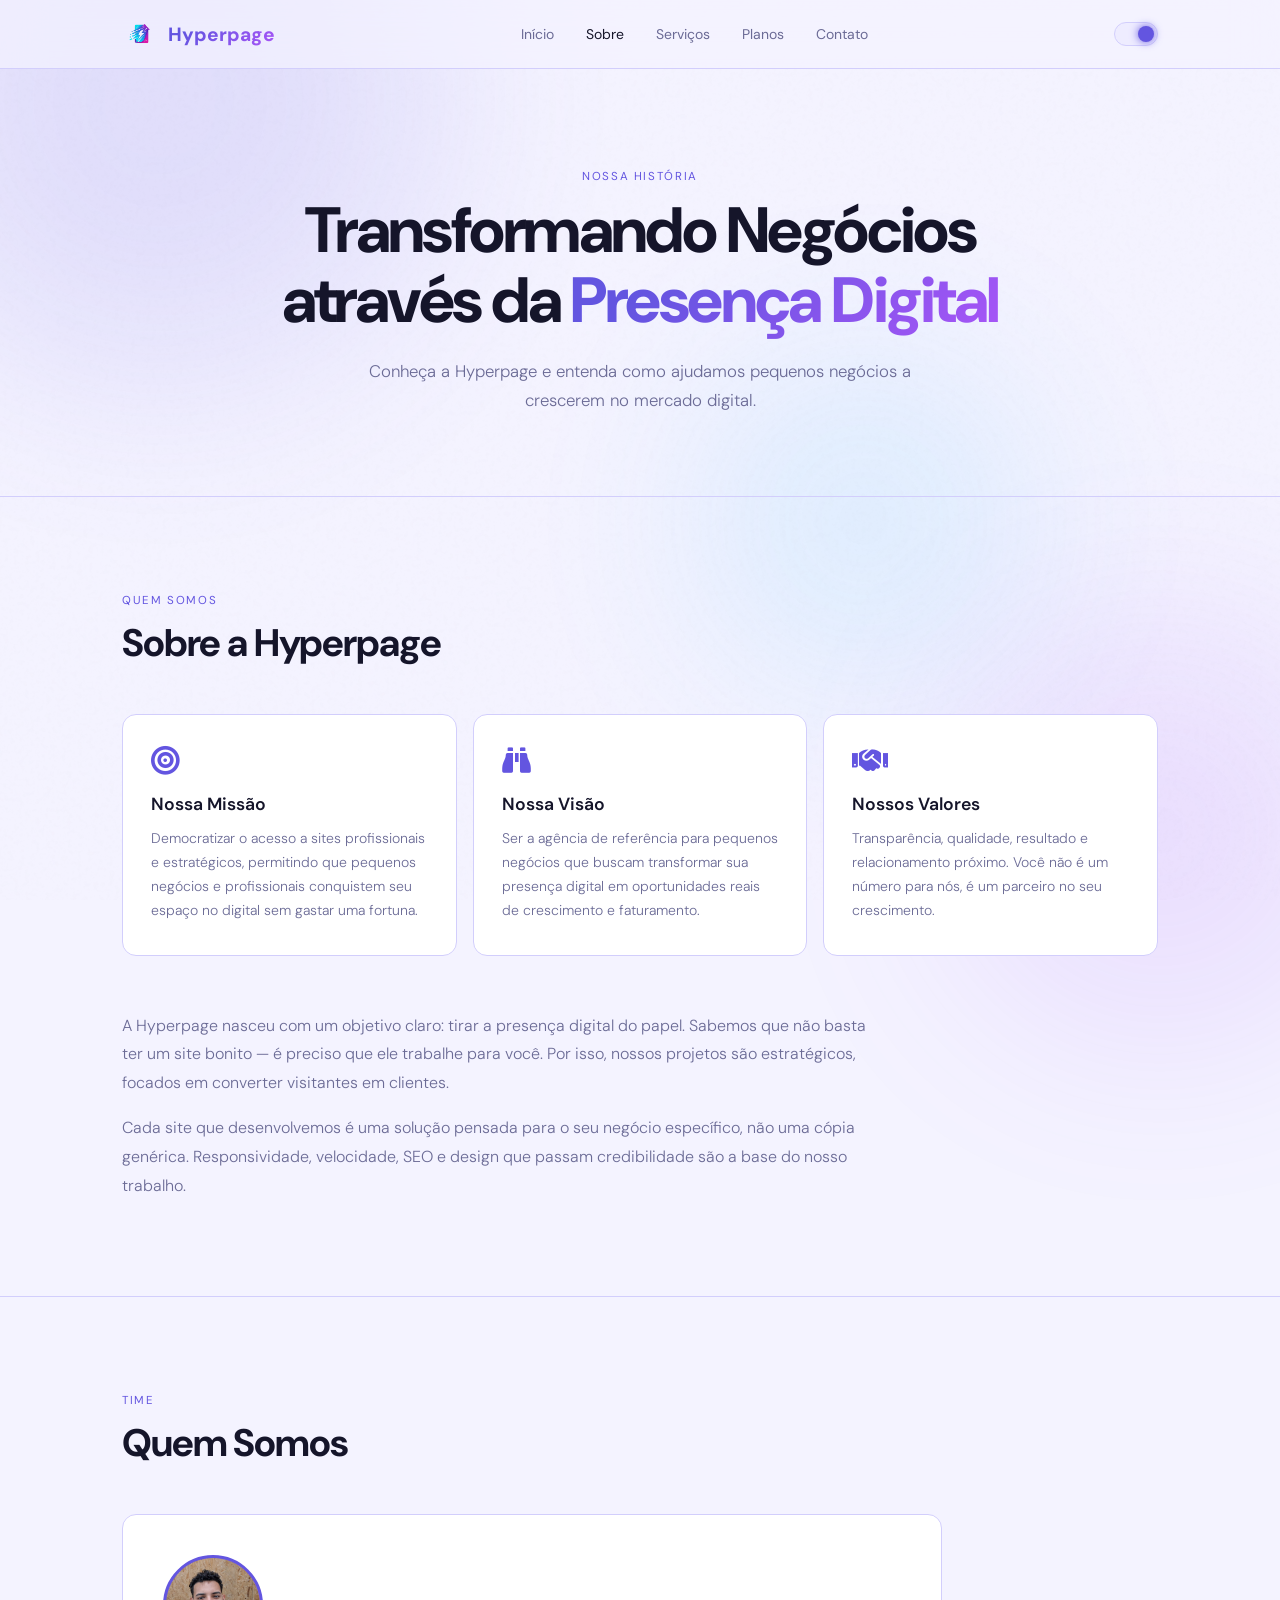
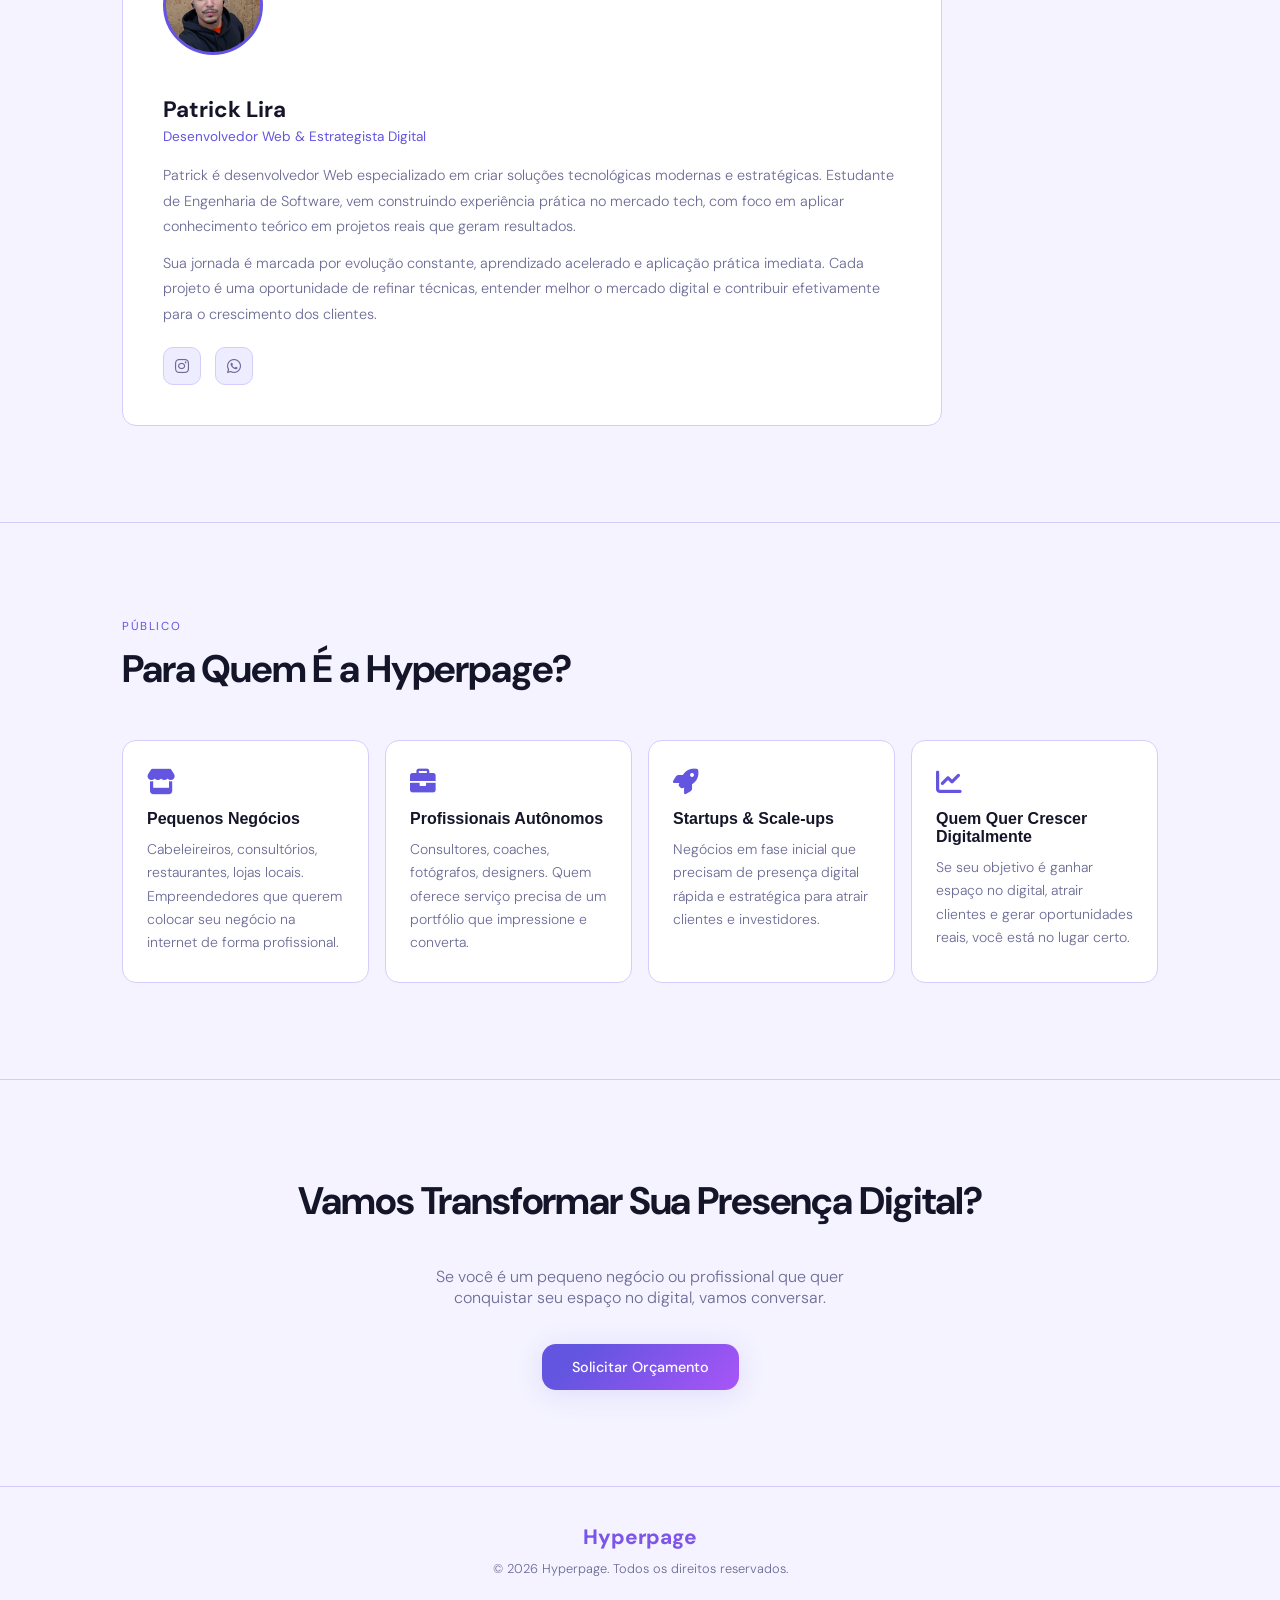
==== commit 7e84b78f: "estruturação de valores" ====
--- a/about.html
+++ b/about.html
@@ -149,13 +149,13 @@
           <div>
             <div class="member-name">Patrick Lira</div>
             <div class="member-role">
-              Desenvolvedor Frontend & Estrategista Digital
+              Desenvolvedor Web & Estrategista Digital
             </div>
             <p class="member-bio">
-              Patrick é desenvolvedor frontend especializado em criar soluções
-              web modernas e estratégicas. Estudante de Engenharia de Software,
-              vem construindo experiência prática no mercado tech, com foco em
-              aplicar conhecimento teórico em projetos reais que geram
+              Patrick é desenvolvedor Web especializado em criar soluções
+              tecnológicas modernas e estratégicas. Estudante de Engenharia de
+              Software, vem construindo experiência prática no mercado tech, com
+              foco em aplicar conhecimento teórico em projetos reais que geram
               resultados.
             </p>
             <p class="member-bio">
@@ -242,7 +242,7 @@
 
     <footer>
       <div class="footer-logo">Hyperpage</div>
-      <p>&copy; 2025 Hyperpage. Todos os direitos reservados.</p>
+      <p>&copy; 2026 Hyperpage. Todos os direitos reservados.</p>
     </footer>
     <script src="/script.js"></script>
   </body>
--- a/styles.css
+++ b/styles.css
@@ -1486,6 +1486,7 @@
   transition:
     border-color 0.25s,
     box-shadow 0.25s;
+  margin: 10px 0;
 }
 
 .faq-item:hover {
